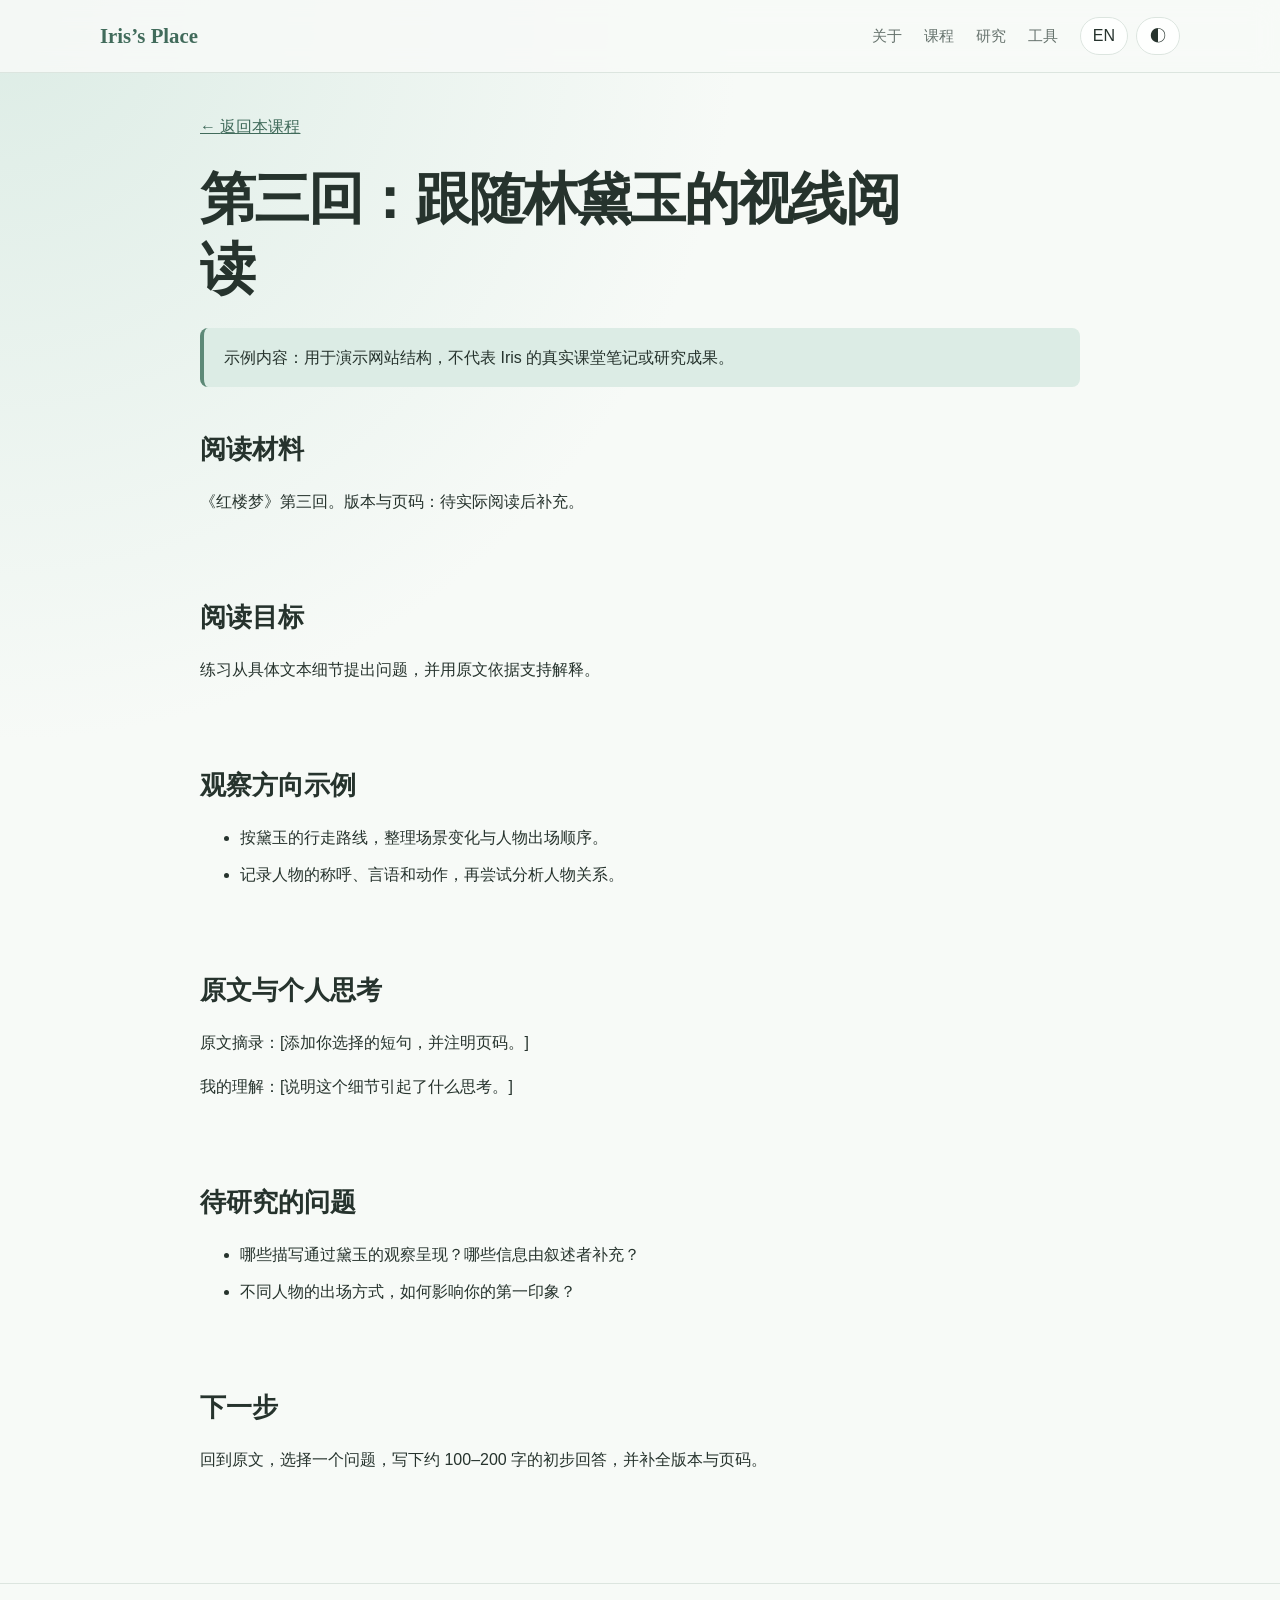
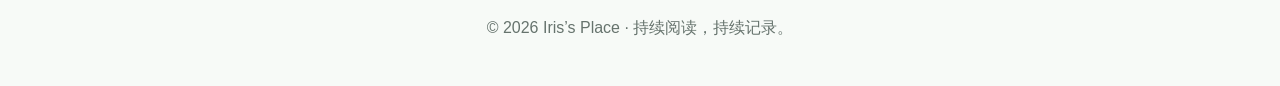
==== honglou-note-01.html @ 53e75b5d "Add files via upload" ====
<!DOCTYPE html><html lang="zh-CN"><head><meta charset="UTF-8"><meta name="viewport" content="width=device-width, initial-scale=1"><title>第三回：跟随林黛玉的视线阅读 | Iris’s Place</title><link rel="stylesheet" href="styles.css"></head><body data-title-zh="第三回：跟随林黛玉的视线阅读" data-title-en="Chapter 3: Reading through Lin Daiyu’s Eyes"><header class="site-header">
    <nav class="container navigation" aria-label="Main navigation">
      <a class="logo" href="index.html#home">Iris’s Place</a>

      <div class="nav-links">
        <a href="index.html#about">
          <span class="zh">关于</span>
          <span class="en">About</span>
        </a>

        <a href="index.html#courses">
          <span class="zh">课程</span>
          <span class="en">Courses</span>
        </a>

        <a href="index.html#research">
          <span class="zh">研究</span>
          <span class="en">Research</span>
        </a>

        <a href="index.html#tools">
          <span class="zh">工具</span>
          <span class="en">Tools</span>
        </a>

        <div class="controls">
          <button
            class="control-button"
            id="languageButton"
            type="button"
            aria-label="切换语言"
          >
            <span class="zh">EN</span>
            <span class="en">中文</span>
          </button>

          <button
            class="control-button"
            id="themeButton"
            type="button"
            aria-label="切换深色模式"
          >
            ◐
          </button>
        </div>
      </div>
    </nav>
  </header><main class="container page"><a class="breadcrumb" href="honglou.html">← <span class="zh">返回本课程</span><span class="en">Back to this course</span></a><h1><span class="zh">第三回：跟随林黛玉的视线阅读</span><span class="en">Chapter 3: Reading through Lin Daiyu’s Eyes</span></h1><aside class="sample"><span class="zh">示例内容：用于演示网站结构，不代表 Iris 的真实课堂笔记或研究成果。</span><span class="en">Sample content: demonstrates the website structure; these are not Iris’s actual class notes or research findings.</span></aside><section><h2><span class="zh">阅读材料</span><span class="en">Reading material</span></h2><p><span class="zh">《红楼梦》第三回。版本与页码：待实际阅读后补充。</span><span class="en">Dream of the Red Chamber, Chapter 3. Edition and page numbers: to be added after reading.</span></p></section><section><h2><span class="zh">阅读目标</span><span class="en">Reading goal</span></h2><p><span class="zh">练习从具体文本细节提出问题，并用原文依据支持解释。</span><span class="en">Practice asking questions about specific textual details and supporting interpretations with evidence.</span></p></section><section><h2><span class="zh">观察方向示例</span><span class="en">Sample observation prompts</span></h2><ul><li><span class="zh">按黛玉的行走路线，整理场景变化与人物出场顺序。</span><span class="en">Trace Daiyu’s route to organize changes of setting and character introductions.</span></li><li><span class="zh">记录人物的称呼、言语和动作，再尝试分析人物关系。</span><span class="en">Record forms of address, speech, and gestures before interpreting relationships.</span></li></ul></section><section><h2><span class="zh">原文与个人思考</span><span class="en">Textual evidence and reflection</span></h2><p><span class="zh">原文摘录：[添加你选择的短句，并注明页码。]</span><span class="en">Textual evidence: [Add a brief passage and its page number.]</span></p><p><span class="zh">我的理解：[说明这个细节引起了什么思考。]</span><span class="en">My interpretation: [Explain what this detail suggests to you.]</span></p></section><section><h2><span class="zh">待研究的问题</span><span class="en">Questions to explore</span></h2><ul><li><span class="zh">哪些描写通过黛玉的观察呈现？哪些信息由叙述者补充？</span><span class="en">Which descriptions come through Daiyu’s observations, and which are supplied by the narrator?</span></li><li><span class="zh">不同人物的出场方式，如何影响你的第一印象？</span><span class="en">How do the different character introductions shape your first impressions?</span></li></ul></section><section><h2><span class="zh">下一步</span><span class="en">Next step</span></h2><p><span class="zh">回到原文，选择一个问题，写下约 100–200 字的初步回答，并补全版本与页码。</span><span class="en">Return to the text, choose a question, write a short initial response, and add the edition and page numbers.</span></p></section></main><footer>
    <div class="container">
      © <span id="year"></span> Iris’s Place ·
      <span class="zh">持续阅读，持续记录。</span>
      <span class="en">Keep reading, keep documenting.</span>
    </div>
  </footer><script src="site.js"></script></body></html>
---- styles.css ----
:root {
      --background: #f7faf7;
      --surface: rgba(255, 255, 255, 0.88);
      --surface-solid: #ffffff;
      --text: #26332d;
      --muted: #66736d;
      --primary: #5d8977;
      --primary-dark: #416b5b;
      --accent: #dcece5;
      --border: #dce5df;
      --shadow: 0 16px 45px rgba(53, 79, 67, 0.09);
    }

    html[data-theme="dark"] {
      --background: #17211d;
      --surface: rgba(34, 48, 42, 0.9);
      --surface-solid: #22302a;
      --text: #edf5f0;
      --muted: #adbbb4;
      --primary: #91c4ae;
      --primary-dark: #b4dac9;
      --accent: #2d443a;
      --border: #3a4c44;
      --shadow: 0 16px 45px rgba(0, 0, 0, 0.2);
    }

    * {
      box-sizing: border-box;
    }

    html {
      scroll-behavior: smooth;
    }

    body {
      margin: 0;
      color: var(--text);
      background:
        radial-gradient(circle at top left, var(--accent), transparent 35%),
        var(--background);
      font-family:
        -apple-system, BlinkMacSystemFont, "Segoe UI",
        "PingFang SC", "Hiragino Sans GB", "Microsoft YaHei",
        Arial, sans-serif;
      line-height: 1.7;
      transition: color 0.25s, background-color 0.25s;
    }

    a {
      color: inherit;
    }

    button {
      font: inherit;
    }

    .container {
      width: min(1080px, calc(100% - 40px));
      margin: 0 auto;
    }

    .site-header {
      position: sticky;
      top: 0;
      z-index: 10;
      border-bottom: 1px solid var(--border);
      background: color-mix(in srgb, var(--background) 88%, transparent);
      backdrop-filter: blur(14px);
    }

    .navigation {
      min-height: 72px;
      display: flex;
      align-items: center;
      justify-content: space-between;
      gap: 24px;
    }

    .logo {
      color: var(--primary-dark);
      font-family: Georgia, "Times New Roman", serif;
      font-size: 1.3rem;
      font-weight: 700;
      text-decoration: none;
      white-space: nowrap;
    }

    .nav-links {
      display: flex;
      align-items: center;
      justify-content: flex-end;
      gap: 22px;
      flex-wrap: wrap;
    }

    .nav-links a {
      color: var(--muted);
      font-size: 0.94rem;
      text-decoration: none;
    }

    .nav-links a:hover {
      color: var(--primary-dark);
    }

    .controls {
      display: flex;
      gap: 8px;
    }

    .control-button {
      min-width: 44px;
      height: 38px;
      padding: 0 12px;
      color: var(--text);
      background: var(--surface);
      border: 1px solid var(--border);
      border-radius: 999px;
      cursor: pointer;
    }

    .control-button:hover {
      border-color: var(--primary);
    }

    .hero {
      min-height: 70vh;
      display: grid;
      grid-template-columns: 1.35fr 0.65fr;
      align-items: center;
      gap: 60px;
      padding: 90px 0 70px;
    }

    .eyebrow {
      margin: 0 0 14px;
      color: var(--primary-dark);
      font-size: 0.88rem;
      font-weight: 700;
      letter-spacing: 0.12em;
      text-transform: uppercase;
    }

    h1,
    h2,
    h3 {
      font-family: Georgia, "Times New Roman", serif;
      line-height: 1.25;
    }

    h1 {
      max-width: 720px;
      margin: 0;
      font-size: clamp(3rem, 8vw, 5.8rem);
      letter-spacing: -0.04em;
    }

    .hero-description {
      max-width: 650px;
      margin: 24px 0 32px;
      color: var(--muted);
      font-size: 1.12rem;
    }

    .button-row {
      display: flex;
      gap: 12px;
      flex-wrap: wrap;
    }

    .button {
      display: inline-block;
      padding: 11px 20px;
      border: 1px solid var(--primary);
      border-radius: 999px;
      font-weight: 600;
      text-decoration: none;
    }

    .button-primary {
      color: #ffffff;
      background: var(--primary-dark);
    }

    .button-secondary {
      color: var(--primary-dark);
      background: transparent;
    }

    .hero-note {
      padding: 28px;
      background: var(--surface);
      border: 1px solid var(--border);
      border-radius: 28px;
      box-shadow: var(--shadow);
      transform: rotate(2deg);
    }

    .hero-note span {
      color: var(--primary);
      font-size: 2rem;
    }

    .hero-note p {
      margin: 12px 0;
      font-family: Georgia, "Times New Roman", serif;
      font-size: 1.2rem;
    }

    .hero-note small {
      color: var(--muted);
    }

    section {
      padding: 76px 0;
      scroll-margin-top: 80px;
    }

    .section-heading {
      margin-bottom: 32px;
    }

    .section-heading p {
      margin: 0 0 8px;
      color: var(--primary-dark);
      font-size: 0.85rem;
      font-weight: 700;
      letter-spacing: 0.1em;
      text-transform: uppercase;
    }

    .section-heading h2 {
      margin: 0;
      font-size: clamp(2rem, 5vw, 3rem);
    }

    .card-grid {
      display: grid;
      grid-template-columns: repeat(2, 1fr);
      gap: 22px;
    }

    .card {
      padding: 28px;
      background: var(--surface);
      border: 1px solid var(--border);
      border-radius: 22px;
      box-shadow: var(--shadow);
      transition: transform 0.2s, border-color 0.2s;
    }

    .card:hover {
      transform: translateY(-4px);
      border-color: var(--primary);
    }

    .card-number {
      color: var(--primary);
      font-family: Georgia, "Times New Roman", serif;
      font-size: 0.9rem;
    }

    .card h3 {
      margin: 12px 0 10px;
      font-size: 1.45rem;
    }

    .card p {
      margin: 0 0 20px;
      color: var(--muted);
    }

    .card-link {
      color: var(--primary-dark);
      font-weight: 700;
      text-decoration: none;
    }

    .about-panel {
      display: grid;
      grid-template-columns: 0.8fr 1.2fr;
      gap: 50px;
      align-items: start;
      padding: 42px;
      background: var(--surface);
      border: 1px solid var(--border);
      border-radius: 28px;
    }

    .about-panel h2 {
      margin-top: 0;
      font-size: 2.4rem;
    }

    .about-panel p {
      margin-top: 0;
      color: var(--muted);
    }

    .tags {
      display: flex;
      gap: 10px;
      flex-wrap: wrap;
      margin-top: 24px;
    }

    .tag {
      padding: 6px 12px;
      color: var(--primary-dark);
      background: var(--accent);
      border-radius: 999px;
      font-size: 0.88rem;
    }

    .empty-state {
      padding: 42px;
      text-align: center;
      background: var(--surface);
      border: 1px dashed var(--primary);
      border-radius: 24px;
    }

    .empty-state h3 {
      margin-top: 0;
      font-size: 1.5rem;
    }

    .empty-state p {
      max-width: 650px;
      margin: 0 auto;
      color: var(--muted);
    }

    .tool-list {
      display: grid;
      grid-template-columns: repeat(3, 1fr);
      gap: 16px;
    }

    .tool {
      padding: 22px;
      background: var(--surface);
      border: 1px solid var(--border);
      border-radius: 18px;
      text-decoration: none;
    }

    .tool:hover {
      border-color: var(--primary);
    }

    .tool strong {
      display: block;
      margin-bottom: 5px;
      color: var(--primary-dark);
    }

    .tool span {
      color: var(--muted);
      font-size: 0.9rem;
    }

    footer {
      padding: 30px 0 45px;
      color: var(--muted);
      text-align: center;
      border-top: 1px solid var(--border);
    }

    html[lang="zh-CN"] .en {
      display: none;
    }

    html[lang="en"] .zh {
      display: none;
    }

    @media (max-width: 780px) {
      .navigation {
        padding: 14px 0;
        align-items: flex-start;
      }

      .nav-links > a {
        display: none;
      }

      .hero {
        min-height: auto;
        grid-template-columns: 1fr;
        gap: 35px;
        padding: 70px 0 50px;
      }

      .hero-note {
        transform: none;
      }

      .card-grid,
      .about-panel,
      .tool-list {
        grid-template-columns: 1fr;
      }

      .about-panel {
        gap: 18px;
        padding: 28px;
      }

      section {
        padding: 55px 0;
      }
    }
  
.page { max-width: 880px; padding-top: 40px; padding-bottom: 70px; }
.page h1 { font-size: clamp(2.1rem, 6vw, 3.5rem); margin: 24px 0; }
.page h2 { font-size: 1.65rem; }
.page section { padding: 24px 0; }
.breadcrumb { color: var(--primary-dark); }
.sample { padding: 16px 20px; border-left: 4px solid var(--primary); background: var(--accent); border-radius: 8px; }
.page article.card { margin: 20px 0; }
.page li { margin-bottom: 10px; }
.page .meta { color: var(--muted); }
:focus-visible { outline: 3px solid var(--primary); outline-offset: 5px; }
html[data-theme="dark"] .button-primary { color: #17211d; }
@media(max-width:780px) { .navigation { flex-wrap:wrap; gap:12px; } .nav-links { gap:12px; justify-content:flex-start; } .nav-links > a { display:inline-block; } }
@media(prefers-reduced-motion:reduce) { html { scroll-behavior:auto; } *, *::before, *::after { transition:none !important; } }
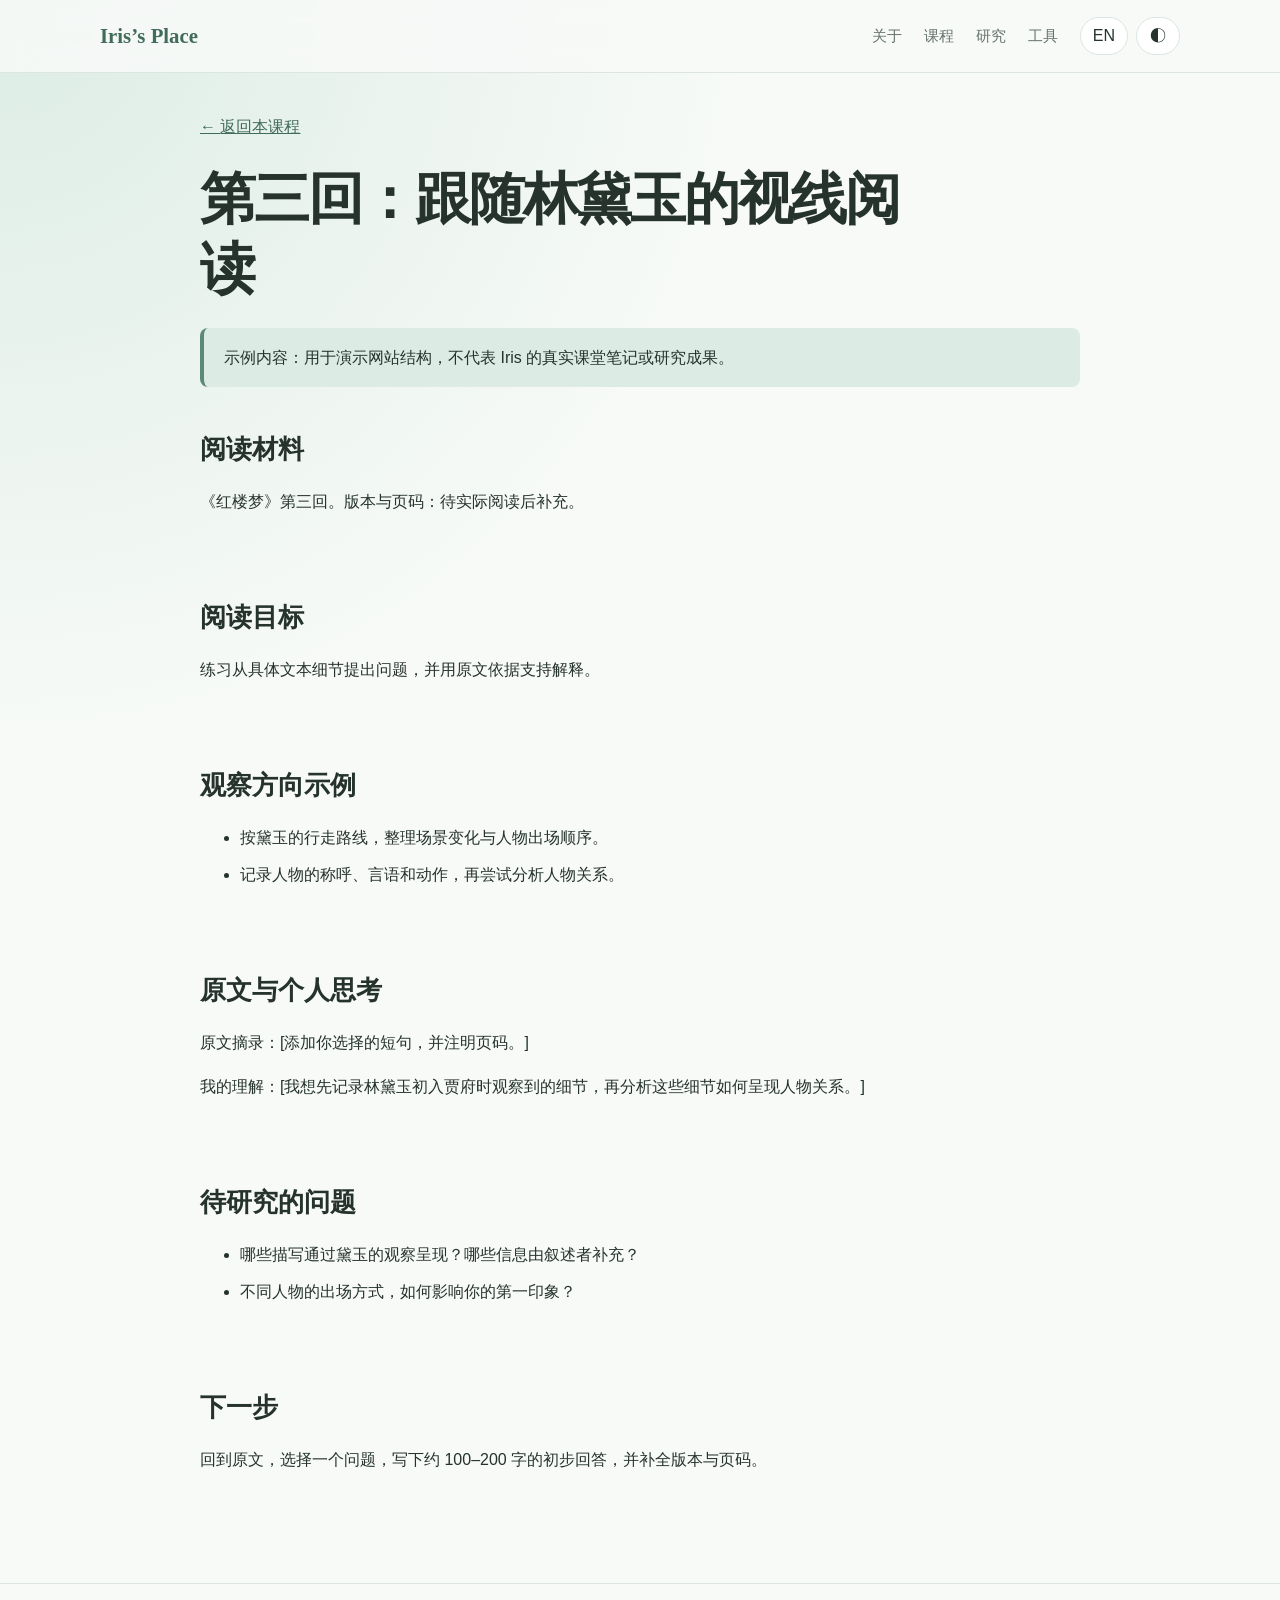
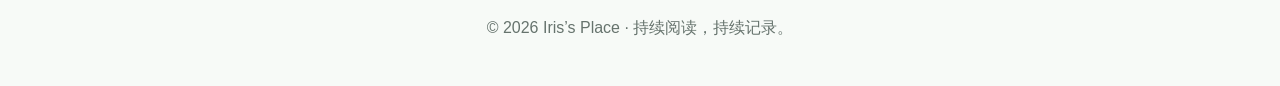
==== commit 14312047: "Update honglou-note-01.html" ====
--- a/honglou-note-01.html
+++ b/honglou-note-01.html
@@ -45,10 +45,10 @@
         </div>
       </div>
     </nav>
-  </header><main class="container page"><a class="breadcrumb" href="honglou.html">← <span class="zh">返回本课程</span><span class="en">Back to this course</span></a><h1><span class="zh">第三回：跟随林黛玉的视线阅读</span><span class="en">Chapter 3: Reading through Lin Daiyu’s Eyes</span></h1><aside class="sample"><span class="zh">示例内容：用于演示网站结构，不代表 Iris 的真实课堂笔记或研究成果。</span><span class="en">Sample content: demonstrates the website structure; these are not Iris’s actual class notes or research findings.</span></aside><section><h2><span class="zh">阅读材料</span><span class="en">Reading material</span></h2><p><span class="zh">《红楼梦》第三回。版本与页码：待实际阅读后补充。</span><span class="en">Dream of the Red Chamber, Chapter 3. Edition and page numbers: to be added after reading.</span></p></section><section><h2><span class="zh">阅读目标</span><span class="en">Reading goal</span></h2><p><span class="zh">练习从具体文本细节提出问题，并用原文依据支持解释。</span><span class="en">Practice asking questions about specific textual details and supporting interpretations with evidence.</span></p></section><section><h2><span class="zh">观察方向示例</span><span class="en">Sample observation prompts</span></h2><ul><li><span class="zh">按黛玉的行走路线，整理场景变化与人物出场顺序。</span><span class="en">Trace Daiyu’s route to organize changes of setting and character introductions.</span></li><li><span class="zh">记录人物的称呼、言语和动作，再尝试分析人物关系。</span><span class="en">Record forms of address, speech, and gestures before interpreting relationships.</span></li></ul></section><section><h2><span class="zh">原文与个人思考</span><span class="en">Textual evidence and reflection</span></h2><p><span class="zh">原文摘录：[添加你选择的短句，并注明页码。]</span><span class="en">Textual evidence: [Add a brief passage and its page number.]</span></p><p><span class="zh">我的理解：[说明这个细节引起了什么思考。]</span><span class="en">My interpretation: [Explain what this detail suggests to you.]</span></p></section><section><h2><span class="zh">待研究的问题</span><span class="en">Questions to explore</span></h2><ul><li><span class="zh">哪些描写通过黛玉的观察呈现？哪些信息由叙述者补充？</span><span class="en">Which descriptions come through Daiyu’s observations, and which are supplied by the narrator?</span></li><li><span class="zh">不同人物的出场方式，如何影响你的第一印象？</span><span class="en">How do the different character introductions shape your first impressions?</span></li></ul></section><section><h2><span class="zh">下一步</span><span class="en">Next step</span></h2><p><span class="zh">回到原文，选择一个问题，写下约 100–200 字的初步回答，并补全版本与页码。</span><span class="en">Return to the text, choose a question, write a short initial response, and add the edition and page numbers.</span></p></section></main><footer>
+  </header><main class="container page"><a class="breadcrumb" href="honglou.html">← <span class="zh">返回本课程</span><span class="en">Back to this course</span></a><h1><span class="zh">第三回：跟随林黛玉的视线阅读</span><span class="en">Chapter 3: Reading through Lin Daiyu’s Eyes</span></h1><aside class="sample"><span class="zh">示例内容：用于演示网站结构，不代表 Iris 的真实课堂笔记或研究成果。</span><span class="en">Sample content: demonstrates the website structure; these are not Iris’s actual class notes or research findings.</span></aside><section><h2><span class="zh">阅读材料</span><span class="en">Reading material</span></h2><p><span class="zh">《红楼梦》第三回。版本与页码：待实际阅读后补充。</span><span class="en">Dream of the Red Chamber, Chapter 3. Edition and page numbers: to be added after reading.</span></p></section><section><h2><span class="zh">阅读目标</span><span class="en">Reading goal</span></h2><p><span class="zh">练习从具体文本细节提出问题，并用原文依据支持解释。</span><span class="en">Practice asking questions about specific textual details and supporting interpretations with evidence.</span></p></section><section><h2><span class="zh">观察方向示例</span><span class="en">Sample observation prompts</span></h2><ul><li><span class="zh">按黛玉的行走路线，整理场景变化与人物出场顺序。</span><span class="en">Trace Daiyu’s route to organize changes of setting and character introductions.</span></li><li><span class="zh">记录人物的称呼、言语和动作，再尝试分析人物关系。</span><span class="en">Record forms of address, speech, and gestures before interpreting relationships.</span></li></ul></section><section><h2><span class="zh">原文与个人思考</span><span class="en">Textual evidence and reflection</span></h2><p><span class="zh">原文摘录：[添加你选择的短句，并注明页码。]</span><span class="en">Textual evidence: [Add a brief passage and its page number.]</span></p><p><span class="zh">我的理解：[我想先记录林黛玉初入贾府时观察到的细节，再分析这些细节如何呈现人物关系。]</span><span class="en">My interpretation: [Explain what this detail suggests to you.]</span></p></section><section><h2><span class="zh">待研究的问题</span><span class="en">Questions to explore</span></h2><ul><li><span class="zh">哪些描写通过黛玉的观察呈现？哪些信息由叙述者补充？</span><span class="en">Which descriptions come through Daiyu’s observations, and which are supplied by the narrator?</span></li><li><span class="zh">不同人物的出场方式，如何影响你的第一印象？</span><span class="en">How do the different character introductions shape your first impressions?</span></li></ul></section><section><h2><span class="zh">下一步</span><span class="en">Next step</span></h2><p><span class="zh">回到原文，选择一个问题，写下约 100–200 字的初步回答，并补全版本与页码。</span><span class="en">Return to the text, choose a question, write a short initial response, and add the edition and page numbers.</span></p></section></main><footer>
     <div class="container">
       © <span id="year"></span> Iris’s Place ·
       <span class="zh">持续阅读，持续记录。</span>
       <span class="en">Keep reading, keep documenting.</span>
     </div>
-  </footer><script src="site.js"></script></body></html>+  </footer><script src="site.js"></script></body></html>
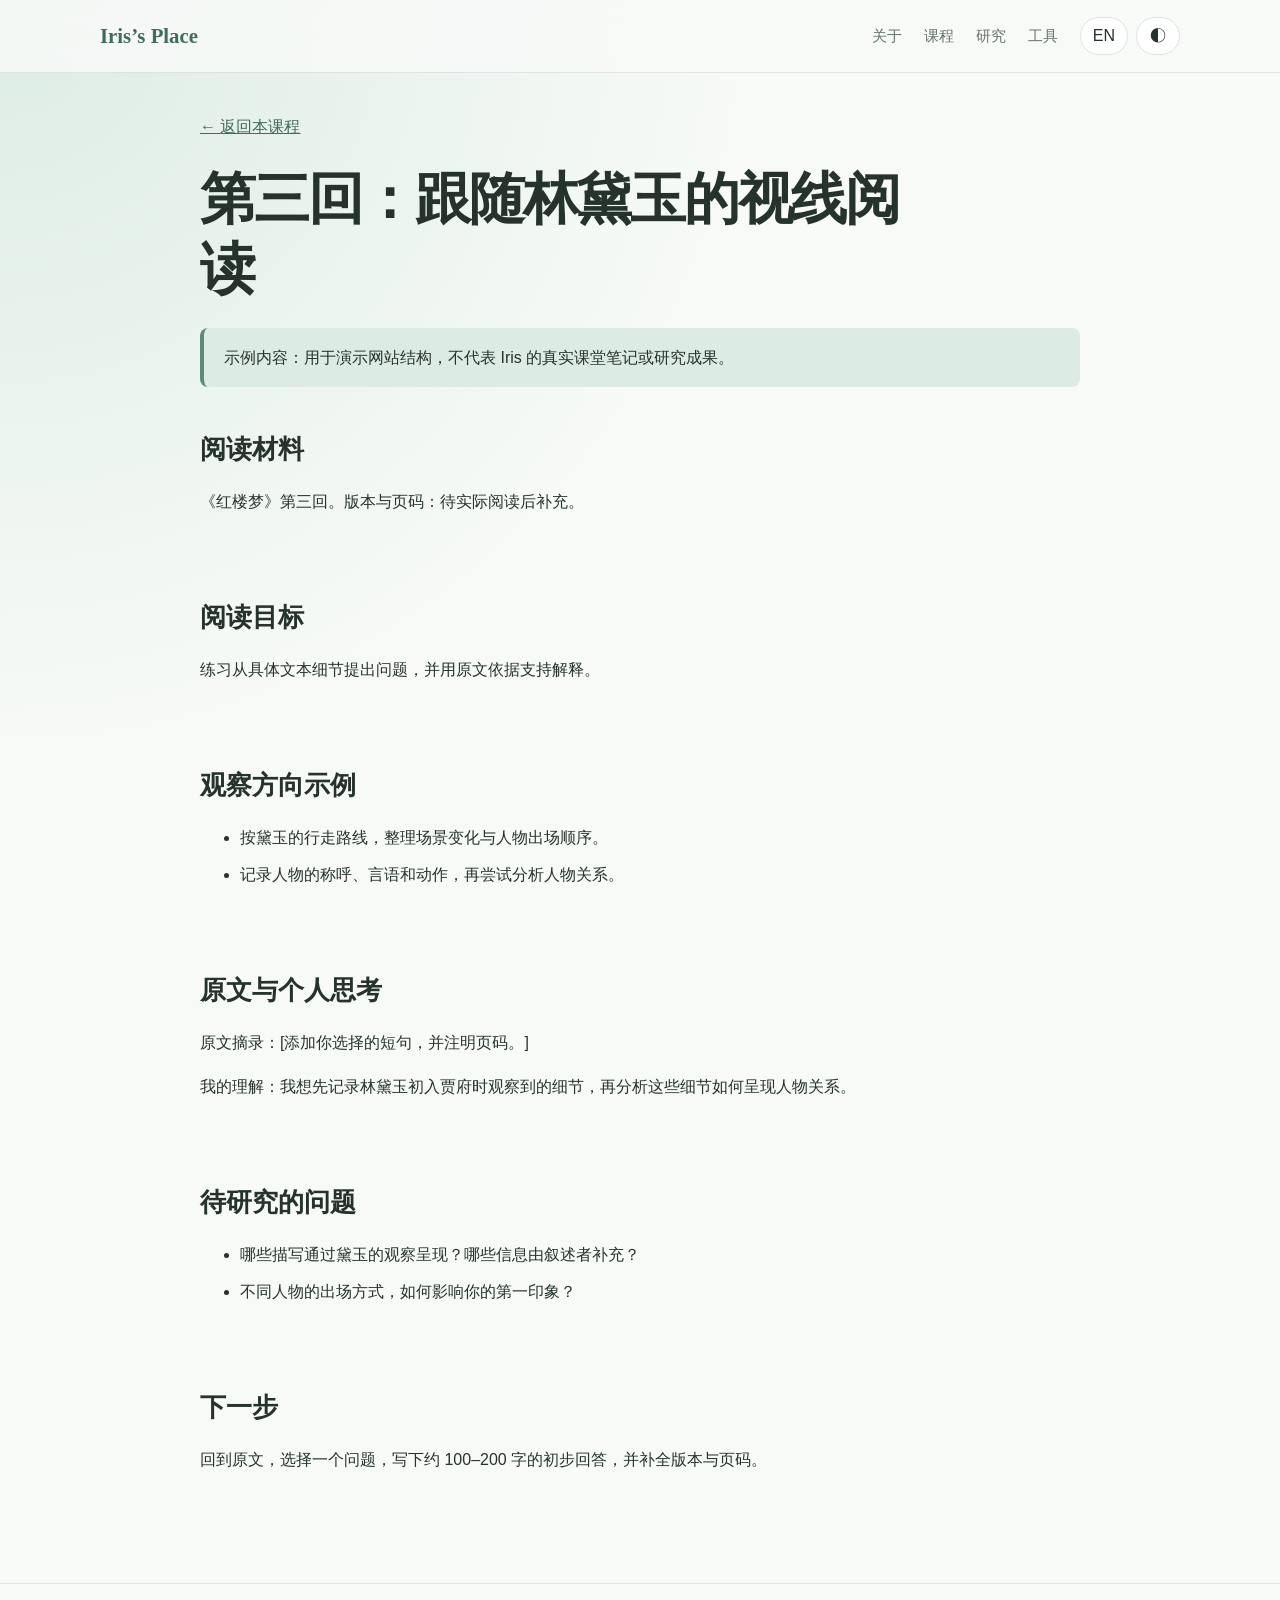
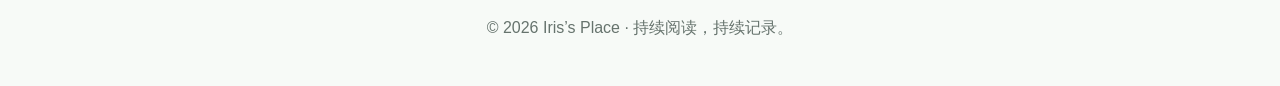
==== commit 245b3693: "完善示例笔记中英内容并保存项目接续记录" ====
--- a/honglou-note-01.html
+++ b/honglou-note-01.html
@@ -1,54 +1,142 @@
-<!DOCTYPE html><html lang="zh-CN"><head><meta charset="UTF-8"><meta name="viewport" content="width=device-width, initial-scale=1"><title>第三回：跟随林黛玉的视线阅读 | Iris’s Place</title><link rel="stylesheet" href="styles.css"></head><body data-title-zh="第三回：跟随林黛玉的视线阅读" data-title-en="Chapter 3: Reading through Lin Daiyu’s Eyes"><header class="site-header">
-    <nav class="container navigation" aria-label="Main navigation">
-      <a class="logo" href="index.html#home">Iris’s Place</a>
-
-      <div class="nav-links">
-        <a href="index.html#about">
-          <span class="zh">关于</span>
-          <span class="en">About</span>
-        </a>
-
-        <a href="index.html#courses">
-          <span class="zh">课程</span>
-          <span class="en">Courses</span>
-        </a>
-
-        <a href="index.html#research">
-          <span class="zh">研究</span>
-          <span class="en">Research</span>
-        </a>
-
-        <a href="index.html#tools">
-          <span class="zh">工具</span>
-          <span class="en">Tools</span>
-        </a>
-
-        <div class="controls">
-          <button
-            class="control-button"
-            id="languageButton"
-            type="button"
-            aria-label="切换语言"
-          >
-            <span class="zh">EN</span>
-            <span class="en">中文</span>
-          </button>
-
-          <button
-            class="control-button"
-            id="themeButton"
-            type="button"
-            aria-label="切换深色模式"
-          >
-            ◐
-          </button>
+<!DOCTYPE html>
+<html lang="zh-CN">
+  <head>
+    <meta charset="UTF-8">
+    <meta name="viewport" content="width=device-width, initial-scale=1">
+    <title>第三回：跟随林黛玉的视线阅读 | Iris’s Place</title>
+    <link rel="stylesheet" href="styles.css">
+  </head>
+  <body data-title-zh="第三回：跟随林黛玉的视线阅读" data-title-en="Chapter 3: Reading through Lin Daiyu’s Eyes">
+    <header class="site-header">
+      <nav class="container navigation" aria-label="Main navigation">
+        <a class="logo" href="index.html#home">Iris’s Place</a>
+        <div class="nav-links">
+          <a href="index.html#about">
+            <span class="zh">关于</span>
+            <span class="en">About</span>
+          </a>
+          <a href="index.html#courses">
+            <span class="zh">课程</span>
+            <span class="en">Courses</span>
+          </a>
+          <a href="index.html#research">
+            <span class="zh">研究</span>
+            <span class="en">Research</span>
+          </a>
+          <a href="index.html#tools">
+            <span class="zh">工具</span>
+            <span class="en">Tools</span>
+          </a>
+          <div class="controls">
+            <button class="control-button" id="languageButton" type="button" aria-label="切换语言" >
+              <span class="zh">EN</span>
+              <span class="en">中文</span>
+            </button>
+            <button class="control-button" id="themeButton" type="button" aria-label="切换深色模式" >◐</button>
+          </div>
         </div>
+      </nav>
+    </header>
+    <main class="container page">
+      <a class="breadcrumb" href="honglou.html">
+        ←
+        <span class="zh">返回本课程</span>
+        <span class="en">Back to this course</span>
+      </a>
+      <h1>
+        <span class="zh">第三回：跟随林黛玉的视线阅读</span>
+        <span class="en">Chapter 3: Reading through Lin Daiyu’s Eyes</span>
+      </h1>
+      <aside class="sample">
+        <span class="zh">示例内容：用于演示网站结构，不代表 Iris 的真实课堂笔记或研究成果。</span>
+        <span class="en">Sample content: demonstrates the website structure; these are not Iris’s actual class notes or research findings.</span>
+      </aside>
+      <section>
+        <h2>
+          <span class="zh">阅读材料</span>
+          <span class="en">Reading material</span>
+        </h2>
+        <p>
+          <span class="zh">《红楼梦》第三回。版本与页码：待实际阅读后补充。</span>
+          <span class="en">Dream of the Red Chamber, Chapter 3. Edition and page numbers: to be added after reading.</span>
+        </p>
+      </section>
+      <section>
+        <h2>
+          <span class="zh">阅读目标</span>
+          <span class="en">Reading goal</span>
+        </h2>
+        <p>
+          <span class="zh">练习从具体文本细节提出问题，并用原文依据支持解释。</span>
+          <span class="en">Practice asking questions about specific textual details and supporting interpretations with evidence.</span>
+        </p>
+      </section>
+      <section>
+        <h2>
+          <span class="zh">观察方向示例</span>
+          <span class="en">Sample observation prompts</span>
+        </h2>
+        <ul>
+          <li>
+            <span class="zh">按黛玉的行走路线，整理场景变化与人物出场顺序。</span>
+            <span class="en">Trace Daiyu’s route to organize changes of setting and character introductions.</span>
+          </li>
+          <li>
+            <span class="zh">记录人物的称呼、言语和动作，再尝试分析人物关系。</span>
+            <span class="en">Record forms of address, speech, and gestures before interpreting relationships.</span>
+          </li>
+        </ul>
+      </section>
+      <section>
+        <h2>
+          <span class="zh">原文与个人思考</span>
+          <span class="en">Textual evidence and reflection</span>
+        </h2>
+        <p>
+          <span class="zh">原文摘录：[添加你选择的短句，并注明页码。]</span>
+          <span class="en">Textual evidence: [Add a brief passage and its page number.]</span>
+        </p>
+        <p>
+          <span class="zh">我的理解：我想先记录林黛玉初入贾府时观察到的细节，再分析这些细节如何呈现人物关系。</span>
+          <span class="en">My interpretation: I will first record the details Lin Daiyu observes upon entering the Jia household, then explore how they reveal relationships between the characters.</span>
+        </p>
+      </section>
+      <section>
+        <h2>
+          <span class="zh">待研究的问题</span>
+          <span class="en">Questions to explore</span>
+        </h2>
+        <ul>
+          <li>
+            <span class="zh">哪些描写通过黛玉的观察呈现？哪些信息由叙述者补充？</span>
+            <span class="en">Which descriptions come through Daiyu’s observations, and which are supplied by the narrator?</span>
+          </li>
+          <li>
+            <span class="zh">不同人物的出场方式，如何影响你的第一印象？</span>
+            <span class="en">How do the different character introductions shape your first impressions?</span>
+          </li>
+        </ul>
+      </section>
+      <section>
+        <h2>
+          <span class="zh">下一步</span>
+          <span class="en">Next step</span>
+        </h2>
+        <p>
+          <span class="zh">回到原文，选择一个问题，写下约 100–200 字的初步回答，并补全版本与页码。</span>
+          <span class="en">Return to the text, choose a question, write a short initial response, and add the edition and page numbers.</span>
+        </p>
+      </section>
+    </main>
+    <footer>
+      <div class="container">
+        ©
+        <span id="year"></span>
+        Iris’s Place ·
+        <span class="zh">持续阅读，持续记录。</span>
+        <span class="en">Keep reading, keep documenting.</span>
       </div>
-    </nav>
-  </header><main class="container page"><a class="breadcrumb" href="honglou.html">← <span class="zh">返回本课程</span><span class="en">Back to this course</span></a><h1><span class="zh">第三回：跟随林黛玉的视线阅读</span><span class="en">Chapter 3: Reading through Lin Daiyu’s Eyes</span></h1><aside class="sample"><span class="zh">示例内容：用于演示网站结构，不代表 Iris 的真实课堂笔记或研究成果。</span><span class="en">Sample content: demonstrates the website structure; these are not Iris’s actual class notes or research findings.</span></aside><section><h2><span class="zh">阅读材料</span><span class="en">Reading material</span></h2><p><span class="zh">《红楼梦》第三回。版本与页码：待实际阅读后补充。</span><span class="en">Dream of the Red Chamber, Chapter 3. Edition and page numbers: to be added after reading.</span></p></section><section><h2><span class="zh">阅读目标</span><span class="en">Reading goal</span></h2><p><span class="zh">练习从具体文本细节提出问题，并用原文依据支持解释。</span><span class="en">Practice asking questions about specific textual details and supporting interpretations with evidence.</span></p></section><section><h2><span class="zh">观察方向示例</span><span class="en">Sample observation prompts</span></h2><ul><li><span class="zh">按黛玉的行走路线，整理场景变化与人物出场顺序。</span><span class="en">Trace Daiyu’s route to organize changes of setting and character introductions.</span></li><li><span class="zh">记录人物的称呼、言语和动作，再尝试分析人物关系。</span><span class="en">Record forms of address, speech, and gestures before interpreting relationships.</span></li></ul></section><section><h2><span class="zh">原文与个人思考</span><span class="en">Textual evidence and reflection</span></h2><p><span class="zh">原文摘录：[添加你选择的短句，并注明页码。]</span><span class="en">Textual evidence: [Add a brief passage and its page number.]</span></p><p><span class="zh">我的理解：[我想先记录林黛玉初入贾府时观察到的细节，再分析这些细节如何呈现人物关系。]</span><span class="en">My interpretation: [Explain what this detail suggests to you.]</span></p></section><section><h2><span class="zh">待研究的问题</span><span class="en">Questions to explore</span></h2><ul><li><span class="zh">哪些描写通过黛玉的观察呈现？哪些信息由叙述者补充？</span><span class="en">Which descriptions come through Daiyu’s observations, and which are supplied by the narrator?</span></li><li><span class="zh">不同人物的出场方式，如何影响你的第一印象？</span><span class="en">How do the different character introductions shape your first impressions?</span></li></ul></section><section><h2><span class="zh">下一步</span><span class="en">Next step</span></h2><p><span class="zh">回到原文，选择一个问题，写下约 100–200 字的初步回答，并补全版本与页码。</span><span class="en">Return to the text, choose a question, write a short initial response, and add the edition and page numbers.</span></p></section></main><footer>
-    <div class="container">
-      © <span id="year"></span> Iris’s Place ·
-      <span class="zh">持续阅读，持续记录。</span>
-      <span class="en">Keep reading, keep documenting.</span>
-    </div>
-  </footer><script src="site.js"></script></body></html>
+    </footer>
+    <script src="site.js"></script>
+  </body>
+</html>
